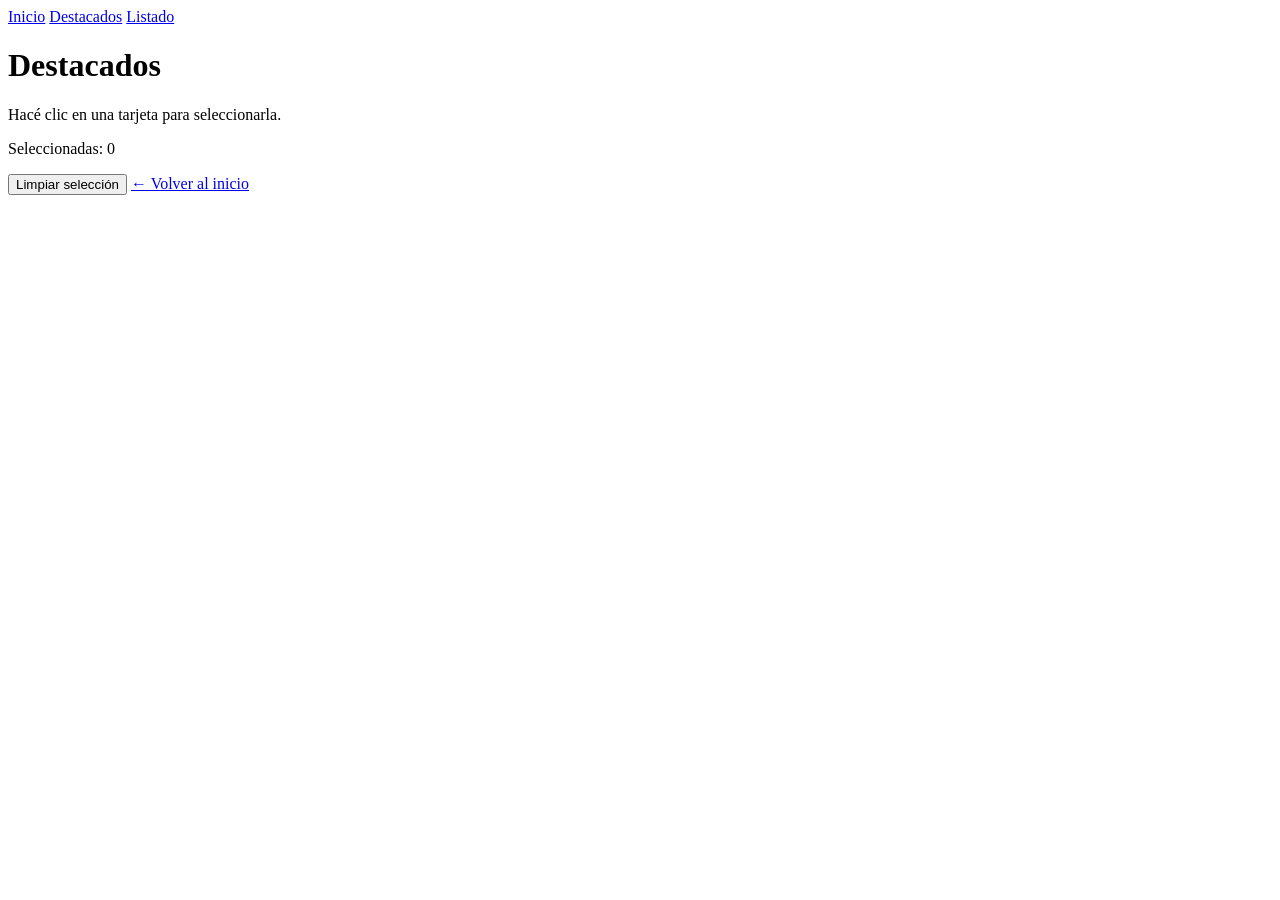
==== destacados.html @ 4c3b7f44 "Esqueleto de destacados.html" ====
<!DOCTYPE html>
<html lang="es">
<head>
  <meta charset="UTF-8" />
  <meta name="viewport" content="width=device-width, initial-scale=1.0" />
  <title>Destacados</title>
</head>
<body>

  <!-- Navegación entre páginas -->
  <nav>
    <a href="index.html">Inicio</a>
    <a href="destacados.html">Destacados</a>
    <a href="listado.html">Listado</a>
  </nav>

  <main>

    <!-- Encabezado -->
    <header>
      <h1>Destacados</h1>
      <p>Hacé clic en una tarjeta para seleccionarla.</p>
    </header>

    <!-- Contador de tarjetas seleccionadas -->
    <p id="contador-seleccion">Seleccionadas: 0</p>

    <!-- Tarjetas generadas con JS -->
    <div id="cards-grid"></div>

    <!-- Botón para limpiar la selección -->
    <button id="btn-limpiar">Limpiar selección</button>

    <!-- Volver al inicio -->
    <a href="index.html">← Volver al inicio</a>

  </main>

</body>
</html>
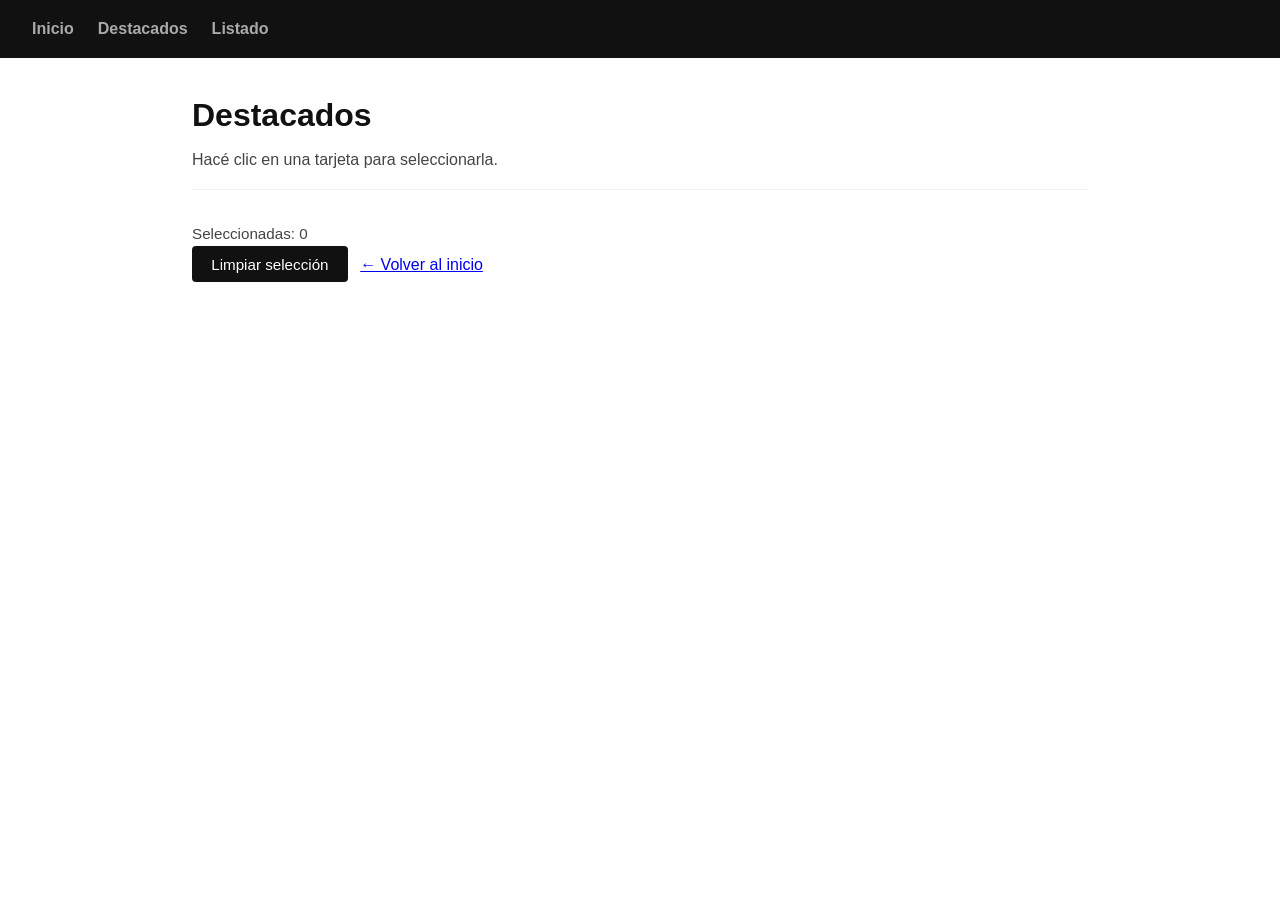
==== commit 24657fe9: "styles.css añadido a los archivos html" ====
--- a/destacados.html
+++ b/destacados.html
@@ -4,6 +4,7 @@
   <meta charset="UTF-8" />
   <meta name="viewport" content="width=device-width, initial-scale=1.0" />
   <title>Destacados</title>
+  <link rel="stylesheet" href="styles.css" />
 </head>
 <body>
 
--- a/styles.css
+++ b/styles.css
@@ -0,0 +1,151 @@
+/* Variables de color */
+:root {
+  --blanco: #ffffff;
+  --gris-claro: #f2f2f2;
+  --gris-medio: #aaaaaa;
+  --gris-oscuro: #444444;
+  --negro: #111111;
+}
+
+/* Reset básico */
+* {
+  box-sizing: border-box;
+  margin: 0;
+  padding: 0;
+}
+
+body {
+  font-family: sans-serif;
+  background-color: var(--blanco);
+  color: var(--negro);
+  line-height: 1.6;
+}
+
+/* Navegación */
+nav {
+  background-color: var(--negro);
+  padding: 1rem 2rem;
+  display: flex;
+  gap: 1.5rem;
+}
+
+nav a {
+  color: var(--gris-medio);
+  text-decoration: none;
+  font-weight: bold;
+}
+
+nav a:hover {
+  color: var(--blanco);
+}
+
+/* Contenido principal */
+main {
+  max-width: 960px;
+  margin: 2rem auto;
+  padding: 0 2rem;
+}
+
+/* Encabezado */
+header {
+  margin-bottom: 2rem;
+  border-bottom: 1px solid var(--gris-claro);
+  padding-bottom: 1rem;
+}
+
+header h1 {
+  font-size: 2rem;
+  margin-bottom: 0.4rem;
+}
+
+header p {
+  color: var(--gris-oscuro);
+}
+
+/* Secciones */
+section {
+  margin-bottom: 2.5rem;
+}
+
+section h2 {
+  font-size: 1.2rem;
+  margin-bottom: 1rem;
+  color: var(--gris-oscuro);
+}
+
+/* Grilla de tarjetas */
+.grid {
+  display: grid;
+  grid-template-columns: repeat(auto-fill, minmax(180px, 1fr));
+  gap: 1rem;
+}
+
+/* Tarjeta */
+.tarjeta {
+  background-color: var(--gris-claro);
+  border: 1px solid var(--gris-medio);
+  border-radius: 6px;
+  padding: 1.25rem;
+  cursor: pointer;
+}
+
+.tarjeta:hover {
+  background-color: var(--gris-medio);
+}
+
+/* Tarjeta seleccionada */
+.tarjeta.seleccionada {
+  background-color: var(--negro);
+  color: var(--blanco);
+  border-color: var(--negro);
+}
+
+/* Botones */
+button {
+  background-color: var(--negro);
+  color: var(--blanco);
+  border: none;
+  padding: 0.6rem 1.2rem;
+  border-radius: 4px;
+  cursor: pointer;
+  font-size: 0.95rem;
+  margin-right: 0.5rem;
+}
+
+button:hover {
+  background-color: var(--gris-oscuro);
+}
+
+/* Botón de filtro activo */
+button.activo {
+  background-color: var(--gris-oscuro);
+  outline: 2px solid var(--negro);
+}
+
+/* Texto de resultado / contador */
+#resultado-contador,
+#contador-seleccion {
+  margin-top: 0.75rem;
+  color: var(--gris-oscuro);
+  font-size: 0.95rem;
+}
+
+/* Enlace volver */
+a.volver {
+  display: inline-block;
+  margin-top: 2rem;
+  color: var(--gris-oscuro);
+  text-decoration: none;
+  font-size: 0.9rem;
+}
+
+a.volver:hover {
+  color: var(--negro);
+}
+
+/* Filtros */
+#filtros {
+  display: flex;
+  gap: 0.5rem;
+  margin-bottom: 1.5rem;
+}
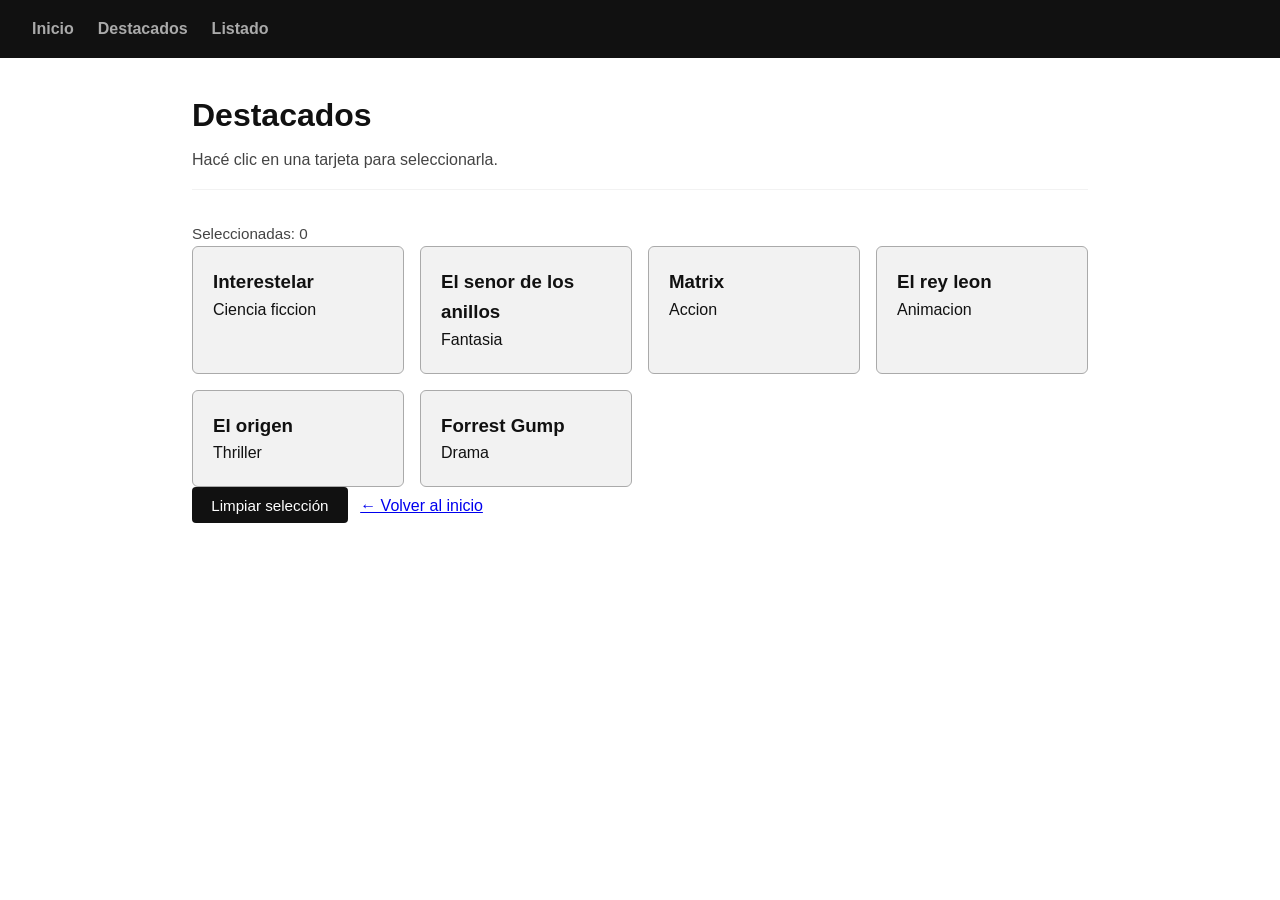
==== commit b5d465eb: "Javascript añadido a destacados.html" ====
--- a/destacados.html
+++ b/destacados.html
@@ -37,5 +37,63 @@
 
   </main>
 
+  <script>
+    // Arreglo de películas
+    const peliculas = [
+      { titulo: "Interestelar",          genero: "Ciencia ficcion" },
+      { titulo: "El senor de los anillos", genero: "Fantasia"      },
+      { titulo: "Matrix",                genero: "Accion"          },
+      { titulo: "El rey leon",           genero: "Animacion"       },
+      { titulo: "El origen",             genero: "Thriller"        },
+      { titulo: "Forrest Gump",          genero: "Drama"           },
+    ];
+
+    let cantidadSeleccionadas = 0;
+
+    // Actualiza el texto del contador en el DOM
+    function actualizarContador() {
+      document.getElementById("contador-seleccion").textContent =
+        "Seleccionadas: " + cantidadSeleccionadas;
+    }
+
+    // Genera una tarjeta por cada pelicula y asigna el evento de clic
+    function renderizarTarjetas() {
+      const grid = document.getElementById("cards-grid");
+      grid.className = "grid";
+
+      peliculas.forEach(function(pelicula) {
+        const div = document.createElement("div");
+        div.className = "tarjeta";
+        div.innerHTML = "<h3>" + pelicula.titulo + "</h3><p>" + pelicula.genero + "</p>";
+
+        // Alterna la clase "seleccionada" y actualiza el contador
+        div.addEventListener("click", function() {
+          const estabaSeleccionada = div.classList.contains("seleccionada");
+          div.classList.toggle("seleccionada");
+          cantidadSeleccionadas = estabaSeleccionada
+            ? cantidadSeleccionadas - 1
+            : cantidadSeleccionadas + 1;
+          actualizarContador();
+        });
+
+        grid.appendChild(div);
+      });
+    }
+
+    // Quita la clase "seleccionada" de todas las tarjetas y resetea el contador
+    function configurarLimpiar() {
+      document.getElementById("btn-limpiar").addEventListener("click", function() {
+        document.querySelectorAll(".tarjeta.seleccionada").forEach(function(t) {
+          t.classList.remove("seleccionada");
+        });
+        cantidadSeleccionadas = 0;
+        actualizarContador();
+      });
+    }
+
+    renderizarTarjetas();
+    configurarLimpiar();
+  </script>
+
 </body>
 </html>
